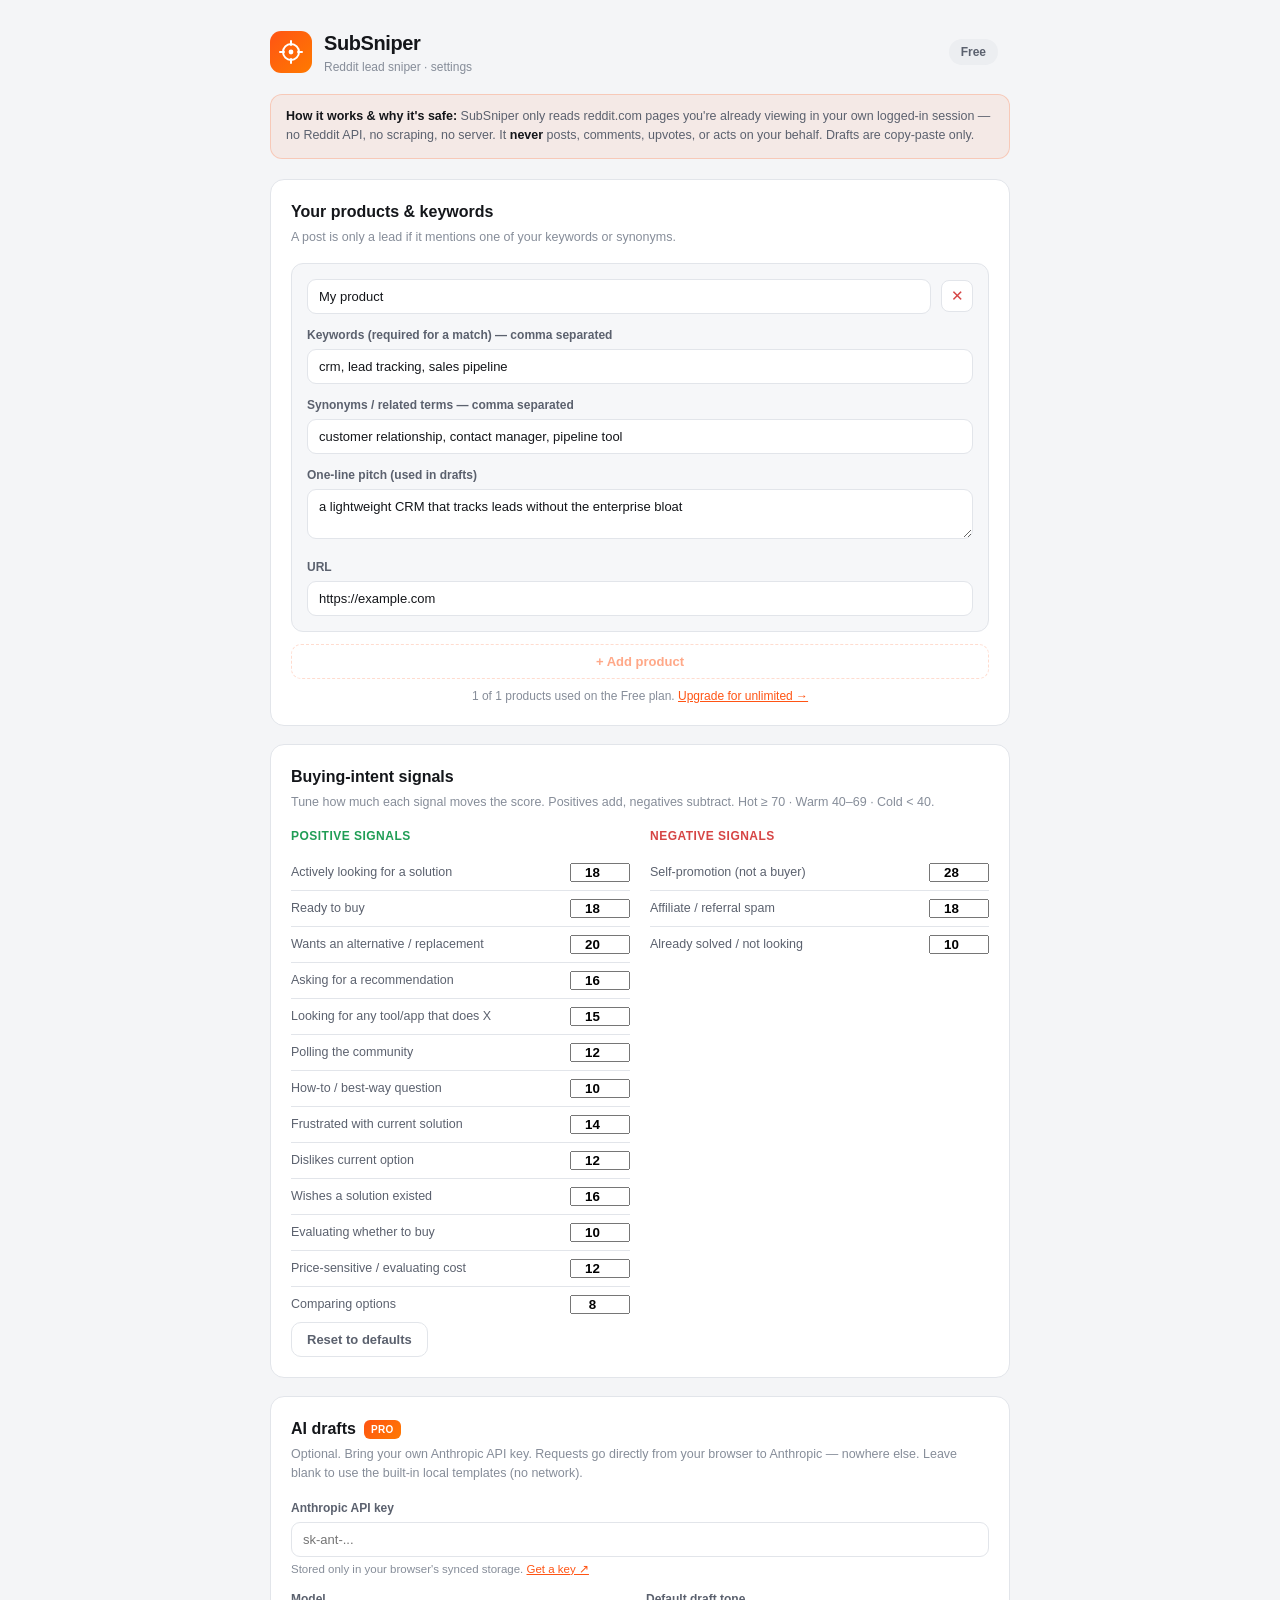
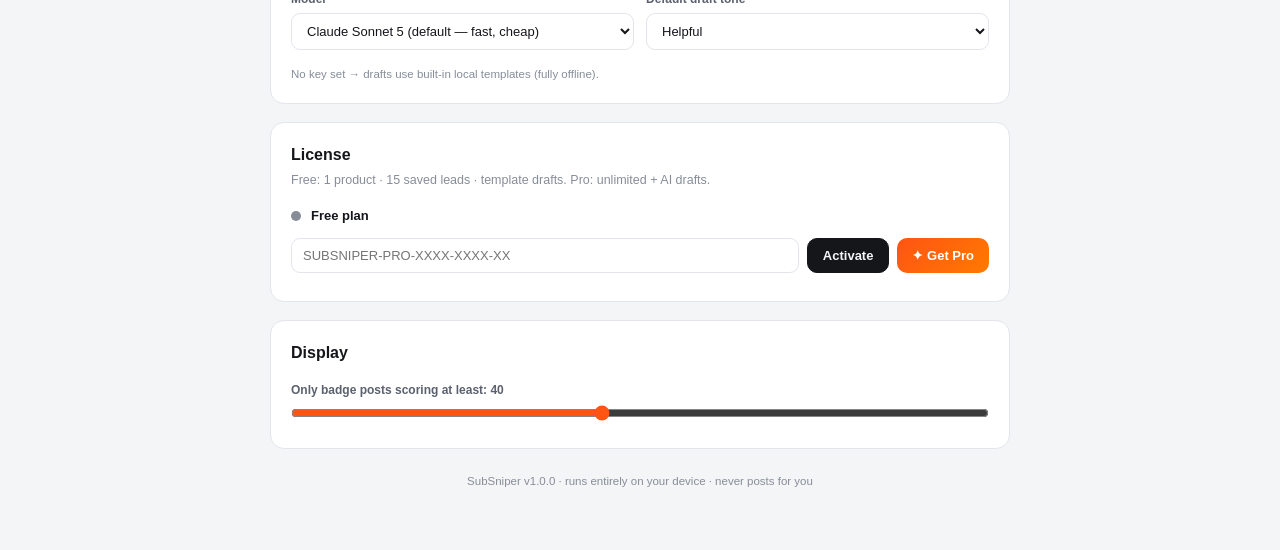
==== src/options/options.html @ 9ff9e56d "SubSniper v0.1.0 — publish-ready MV3 extension Co-Authored-By: Claude Opus 5 <noreply@anthropic.com>" ====
<!DOCTYPE html>
<html lang="en">
<head>
  <meta charset="utf-8" />
  <meta name="viewport" content="width=device-width, initial-scale=1" />
  <title>SubSniper — Settings</title>
  <link rel="stylesheet" href="options.css" />
</head>
<body>
  <div class="wrap">
    <header class="masthead">
      <div class="brand">
        <span class="brand-mark" id="brand-mark"></span>
        <div>
          <h1>SubSniper</h1>
          <p class="sub">Reddit lead sniper · settings</p>
        </div>
      </div>
      <div class="mast-right">
        <span class="plan-pill" id="plan-pill">Free</span>
        <span class="save-state" id="save-state"></span>
      </div>
    </header>

    <div class="guard-banner">
      <b>How it works &amp; why it's safe:</b> SubSniper only reads reddit.com pages
      you're already viewing in your own logged-in session — no Reddit API, no
      scraping, no server. It <b>never</b> posts, comments, upvotes, or acts on your
      behalf. Drafts are copy-paste only.
    </div>

    <!-- PRODUCTS -->
    <section class="card">
      <div class="card-head">
        <h2>Your products &amp; keywords</h2>
        <p>A post is only a lead if it mentions one of your keywords or synonyms.</p>
      </div>
      <div id="products"></div>
      <button class="btn btn-add" id="add-product">+ Add product</button>
      <p class="limit-note" id="product-limit"></p>
    </section>

    <!-- INTENT TUNER -->
    <section class="card">
      <div class="card-head">
        <h2>Buying-intent signals</h2>
        <p>Tune how much each signal moves the score. Positives add, negatives subtract.
          Hot ≥ 70 · Warm 40–69 · Cold &lt; 40.</p>
      </div>
      <div class="lex-cols">
        <div>
          <h3 class="lex-title lex-pos">Positive signals</h3>
          <div id="lex-positive"></div>
        </div>
        <div>
          <h3 class="lex-title lex-neg">Negative signals</h3>
          <div id="lex-negative"></div>
        </div>
      </div>
      <button class="btn btn-ghost" id="lex-reset">Reset to defaults</button>
    </section>

    <!-- AI DRAFTS -->
    <section class="card">
      <div class="card-head">
        <h2>AI drafts <span class="pro-badge">Pro</span></h2>
        <p>Optional. Bring your own Anthropic API key. Requests go directly from your
          browser to Anthropic — nowhere else. Leave blank to use the built-in local
          templates (no network).</p>
      </div>
      <div class="field">
        <label for="ai-key">Anthropic API key</label>
        <input type="password" id="ai-key" placeholder="sk-ant-..." autocomplete="off" spellcheck="false" />
        <p class="field-hint">Stored only in your browser's synced storage. <a href="https://console.anthropic.com/settings/keys" target="_blank" rel="noopener">Get a key ↗</a></p>
      </div>
      <div class="field-row">
        <div class="field">
          <label for="ai-model">Model</label>
          <select id="ai-model"></select>
        </div>
        <div class="field">
          <label for="ai-tone">Default draft tone</label>
          <select id="ai-tone">
            <option value="helpful">Helpful</option>
            <option value="concise">Concise</option>
            <option value="founder-to-founder">Founder-to-founder</option>
          </select>
        </div>
      </div>
      <p class="field-hint" id="ai-perm-note"></p>
    </section>

    <!-- LICENSE -->
    <section class="card">
      <div class="card-head">
        <h2>License</h2>
        <p>Free: 1 product · 15 saved leads · template drafts. Pro: unlimited + AI drafts.</p>
      </div>
      <div id="license-box"></div>
    </section>

    <!-- DISPLAY -->
    <section class="card">
      <div class="card-head">
        <h2>Display</h2>
      </div>
      <div class="field">
        <label for="min-score">Only badge posts scoring at least: <b id="min-score-val">40</b></label>
        <input type="range" id="min-score" min="0" max="90" step="5" />
      </div>
    </section>

    <footer class="foot">
      SubSniper v<span id="ver"></span> · runs entirely on your device · never posts for you
    </footer>
  </div>

  <script src="../common/constants.js"></script>
  <script src="../common/storage.js"></script>
  <script src="../common/intent-engine.js"></script>
  <script src="../common/license.js"></script>
  <script src="options.js"></script>
</body>
</html>
---- src/options/options.css ----
/* SubSniper — options.css */
:root {
  --bg: #f4f5f7; --card: #ffffff; --bg-2: #f6f7f9; --bg-3: #eceef1;
  --fg: #14161a; --fg-2: #5b616e; --muted: #868d99;
  --border: #e2e5ea; --accent: #ff5414; --accent-2: #ff7a00;
  --pos: #1f9d55; --neg: #d64545;
  --font: -apple-system, BlinkMacSystemFont, "Segoe UI", Roboto, Helvetica, Arial, sans-serif;
  --radius: 14px;
}
@media (prefers-color-scheme: dark) {
  :root {
    --bg: #101216; --card: #16181d; --bg-2: #1d2026; --bg-3: #262a32;
    --fg: #f2f4f7; --fg-2: #b7bdc9; --muted: #838a97; --border: #2c313a;
  }
}
* { box-sizing: border-box; margin: 0; padding: 0; }
body { font-family: var(--font); background: var(--bg); color: var(--fg); -webkit-font-smoothing: antialiased; line-height: 1.5; }
a { color: var(--accent); }
.wrap { max-width: 780px; margin: 0 auto; padding: 28px 20px 60px; }

.masthead { display: flex; align-items: center; justify-content: space-between; margin-bottom: 18px; }
.brand { display: flex; align-items: center; gap: 12px; }
.brand-mark {
  width: 42px; height: 42px; border-radius: 11px; color: #fff;
  background: linear-gradient(135deg, var(--accent), var(--accent-2));
  display: flex; align-items: center; justify-content: center;
}
.brand h1 { font-size: 20px; font-weight: 800; letter-spacing: -.02em; }
.sub { font-size: 12px; color: var(--muted); }
.mast-right { display: flex; align-items: center; gap: 12px; }
.plan-pill {
  font-size: 12px; font-weight: 800; padding: 4px 12px; border-radius: 999px;
  background: var(--bg-3); color: var(--fg-2);
}
.plan-pill.is-pro { background: linear-gradient(135deg, var(--accent), var(--accent-2)); color: #fff; }
.save-state { font-size: 12px; color: var(--pos); font-weight: 700; opacity: 0; transition: opacity .2s; }
.save-state.show { opacity: 1; }

.guard-banner {
  background: rgba(255,84,20,.07); border: 1px solid rgba(255,84,20,.22);
  border-radius: 12px; padding: 12px 15px; font-size: 12.5px; line-height: 1.55;
  color: var(--fg-2); margin-bottom: 20px;
}
.guard-banner b { color: var(--fg); }

.card {
  background: var(--card); border: 1px solid var(--border); border-radius: var(--radius);
  padding: 20px; margin-bottom: 18px;
}
.card-head { margin-bottom: 16px; }
.card-head h2 { font-size: 16px; font-weight: 800; display: flex; align-items: center; gap: 8px; }
.card-head p { font-size: 12.5px; color: var(--muted); margin-top: 4px; }
.pro-badge {
  font-size: 10px; font-weight: 800; text-transform: uppercase; letter-spacing: .04em;
  background: linear-gradient(135deg, var(--accent), var(--accent-2)); color: #fff;
  padding: 2px 7px; border-radius: 6px;
}

/* Products */
.product {
  border: 1px solid var(--border); border-radius: 12px; padding: 15px;
  margin-bottom: 12px; background: var(--bg-2);
}
.product-top { display: flex; align-items: center; gap: 10px; margin-bottom: 12px; }
.product-top input { flex: 1; }
.btn-remove {
  border: 1px solid var(--border); background: var(--card); color: var(--neg);
  width: 32px; height: 32px; border-radius: 8px; cursor: pointer; font-size: 15px; flex: 0 0 auto;
}
.btn-remove:hover { background: rgba(214,69,69,.1); }

.field { margin-bottom: 12px; }
.field:last-child { margin-bottom: 0; }
.field label { display: block; font-size: 12px; font-weight: 700; color: var(--fg-2); margin-bottom: 5px; }
.field-hint { font-size: 11.5px; color: var(--muted); margin-top: 4px; }
.field-row { display: flex; gap: 12px; }
.field-row .field { flex: 1; }

input[type="text"], input[type="password"], textarea, select {
  width: 100%; border: 1px solid var(--border); border-radius: 9px;
  background: var(--card); color: var(--fg); font-family: var(--font);
  padding: 9px 11px; font-size: 13px;
}
input:focus, textarea:focus, select:focus { outline: 2px solid var(--accent); outline-offset: 1px; border-color: transparent; }
textarea { resize: vertical; min-height: 46px; }

.btn {
  border: 1px solid var(--border); background: var(--card); color: var(--fg);
  padding: 9px 15px; border-radius: 10px; font-size: 13px; font-weight: 700;
  cursor: pointer; font-family: var(--font); transition: all .12s ease;
}
.btn:hover { background: var(--bg-3); }
.btn-add { border-style: dashed; color: var(--accent); border-color: rgba(255,84,20,.4); width: 100%; }
.btn-add:hover { background: rgba(255,84,20,.08); }
.btn-add:disabled { opacity: .5; cursor: not-allowed; }
.btn-primary { background: var(--fg); color: var(--bg); border-color: var(--fg); }
.btn-primary:hover { filter: brightness(1.15); background: var(--fg); }
.btn-upgrade { background: linear-gradient(135deg, var(--accent), var(--accent-2)); color: #fff; border: none; }
.btn-ghost { color: var(--fg-2); }
.limit-note { font-size: 12px; color: var(--muted); margin-top: 8px; text-align: center; }

/* Lexicon tuner */
.lex-cols { display: grid; grid-template-columns: 1fr 1fr; gap: 20px; }
@media (max-width: 620px) { .lex-cols { grid-template-columns: 1fr; } }
.lex-title { font-size: 12px; font-weight: 800; text-transform: uppercase; letter-spacing: .04em; margin-bottom: 10px; }
.lex-pos { color: var(--pos); }
.lex-neg { color: var(--neg); }
.lex-row {
  display: flex; align-items: center; justify-content: space-between; gap: 10px;
  padding: 8px 0; border-bottom: 1px solid var(--border);
}
.lex-row:last-child { border-bottom: none; }
.lex-label { font-size: 12.5px; color: var(--fg-2); flex: 1; }
.lex-weight {
  width: 60px; text-align: center; font-variant-numeric: tabular-nums; font-weight: 700;
}

/* License box */
.license-status { display: flex; align-items: center; gap: 10px; margin-bottom: 12px; }
.license-dot { width: 10px; height: 10px; border-radius: 50%; background: var(--muted); }
.license-dot.on { background: var(--pos); }
.license-text { font-size: 13px; font-weight: 600; }
.license-row { display: flex; gap: 8px; }
.license-row input { flex: 1; }
.license-msg { font-size: 12px; margin-top: 8px; }
.license-msg.err { color: var(--neg); }
.license-msg.ok { color: var(--pos); }

input[type="range"] { width: 100%; accent-color: var(--accent); }

.foot { text-align: center; font-size: 11.5px; color: var(--muted); margin-top: 24px; }
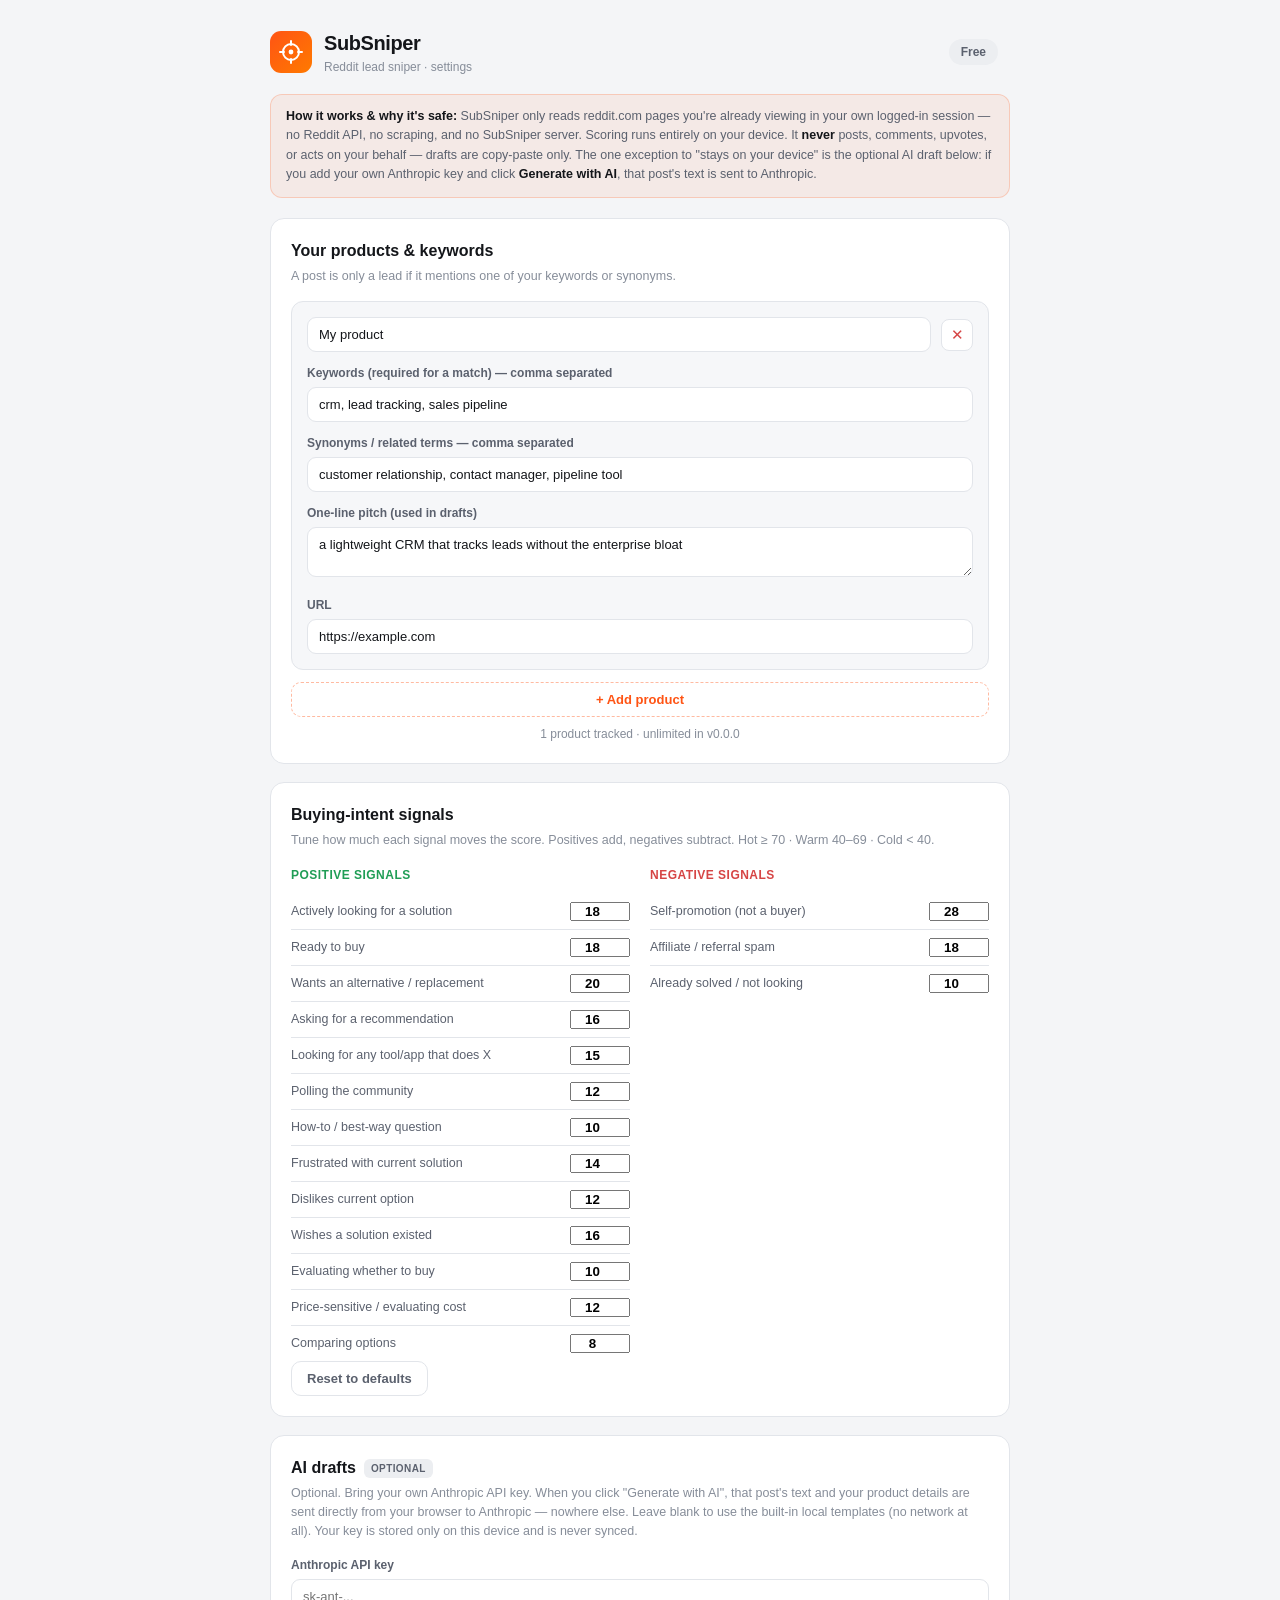
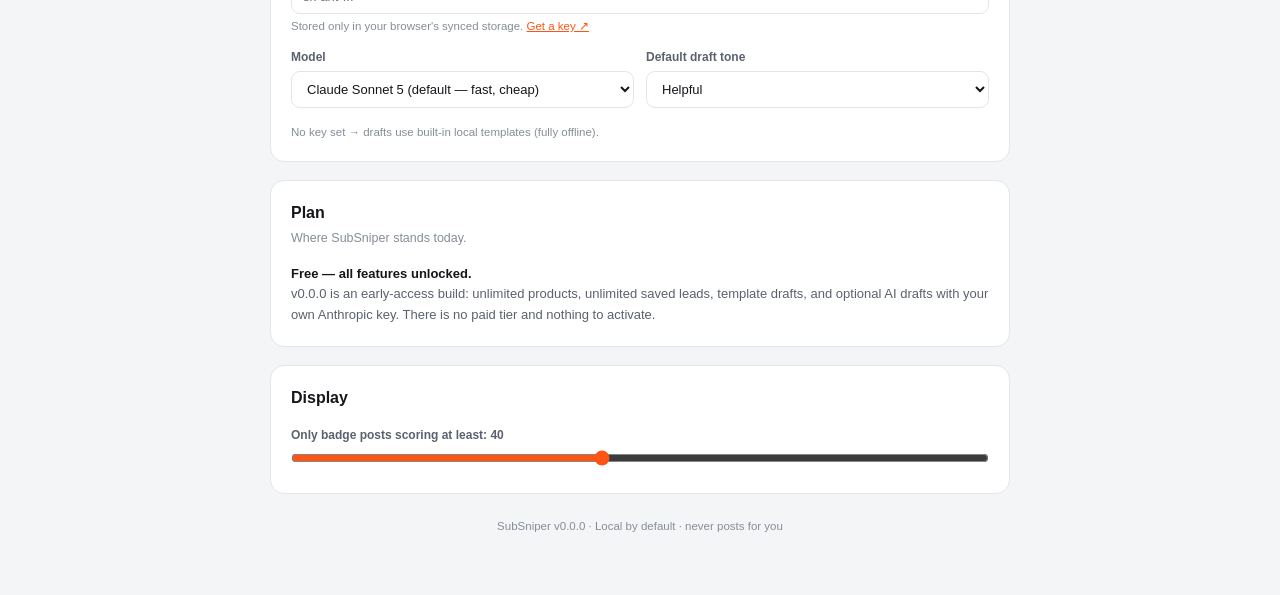
==== commit 98d4a8a2: "Fix pre-publish audit findings: permissions, key handling, honest claims Store blockers & disclosure" ====
--- a/src/options/options.html
+++ b/src/options/options.html
@@ -25,8 +25,11 @@
     <div class="guard-banner">
       <b>How it works &amp; why it's safe:</b> SubSniper only reads reddit.com pages
       you're already viewing in your own logged-in session — no Reddit API, no
-      scraping, no server. It <b>never</b> posts, comments, upvotes, or acts on your
-      behalf. Drafts are copy-paste only.
+      scraping, and no SubSniper server. Scoring runs entirely on your device.
+      It <b>never</b> posts, comments, upvotes, or acts on your behalf — drafts are
+      copy-paste only. The one exception to "stays on your device" is the
+      optional AI draft below: if you add your own Anthropic key and click
+      <b>Generate with AI</b>, that post's text is sent to Anthropic.
     </div>
 
     <!-- PRODUCTS -->
@@ -63,10 +66,12 @@
     <!-- AI DRAFTS -->
     <section class="card">
       <div class="card-head">
-        <h2>AI drafts <span class="pro-badge">Pro</span></h2>
-        <p>Optional. Bring your own Anthropic API key. Requests go directly from your
+        <h2>AI drafts <span class="opt-badge">Optional</span></h2>
+        <p>Optional. Bring your own Anthropic API key. When you click "Generate with
+          AI", that post's text and your product details are sent directly from your
           browser to Anthropic — nowhere else. Leave blank to use the built-in local
-          templates (no network).</p>
+          templates (no network at all). Your key is stored only on this device and
+          is never synced.</p>
       </div>
       <div class="field">
         <label for="ai-key">Anthropic API key</label>
@@ -90,11 +95,11 @@
       <p class="field-hint" id="ai-perm-note"></p>
     </section>
 
-    <!-- LICENSE -->
+    <!-- PLAN -->
     <section class="card">
       <div class="card-head">
-        <h2>License</h2>
-        <p>Free: 1 product · 15 saved leads · template drafts. Pro: unlimited + AI drafts.</p>
+        <h2>Plan</h2>
+        <p>Where SubSniper stands today.</p>
       </div>
       <div id="license-box"></div>
     </section>
@@ -111,7 +116,7 @@
     </section>
 
     <footer class="foot">
-      SubSniper v<span id="ver"></span> · runs entirely on your device · never posts for you
+      SubSniper v<span id="ver"></span> · Local by default · never posts for you
     </footer>
   </div>
 
--- a/src/options/options.css
+++ b/src/options/options.css
@@ -50,11 +50,14 @@
 .card-head { margin-bottom: 16px; }
 .card-head h2 { font-size: 16px; font-weight: 800; display: flex; align-items: center; gap: 8px; }
 .card-head p { font-size: 12.5px; color: var(--muted); margin-top: 4px; }
-.pro-badge {
+.opt-badge {
   font-size: 10px; font-weight: 800; text-transform: uppercase; letter-spacing: .04em;
-  background: linear-gradient(135deg, var(--accent), var(--accent-2)); color: #fff;
+  background: var(--bg-3); color: var(--fg-2);
   padding: 2px 7px; border-radius: 6px;
 }
+.save-state.err { color: var(--neg); opacity: 1; }
+.plan-note { font-size: 13px; color: var(--fg-2); line-height: 1.6; }
+.plan-note b { color: var(--fg); }
 
 /* Products */
 .product {
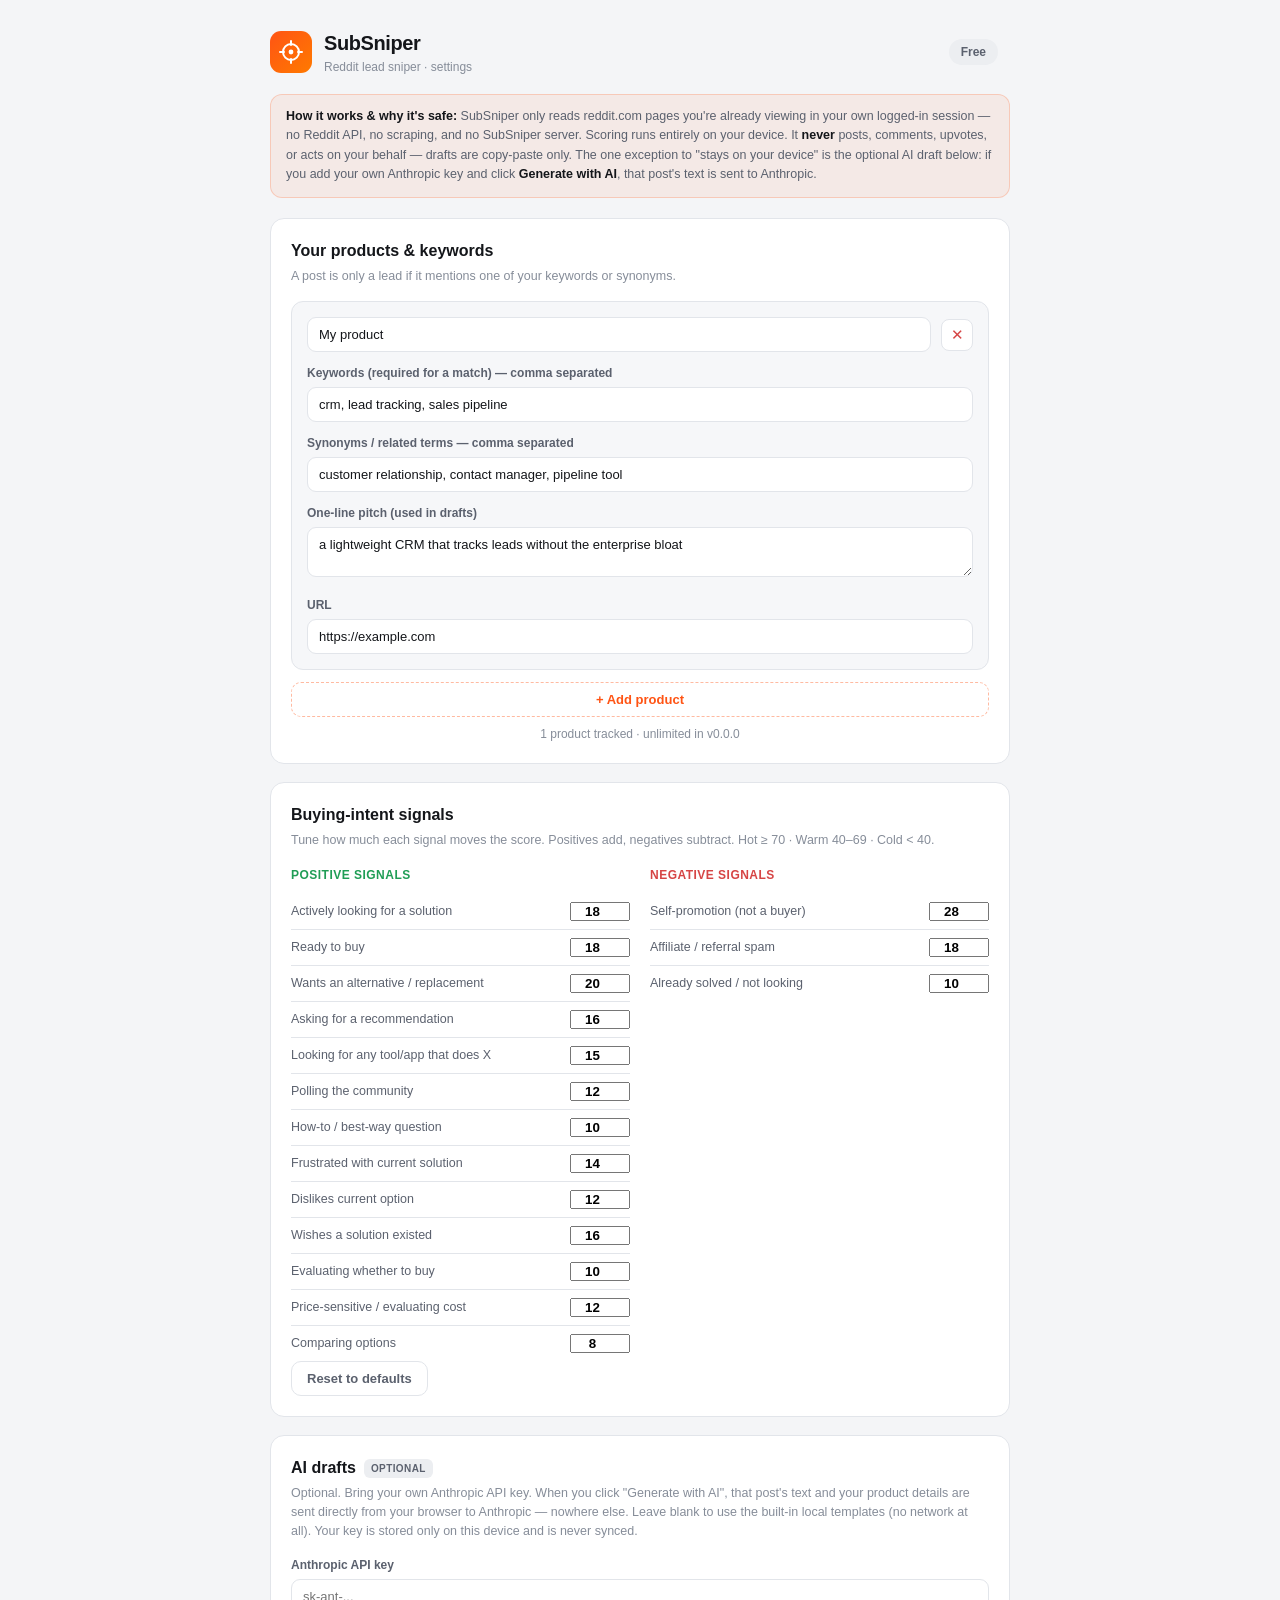
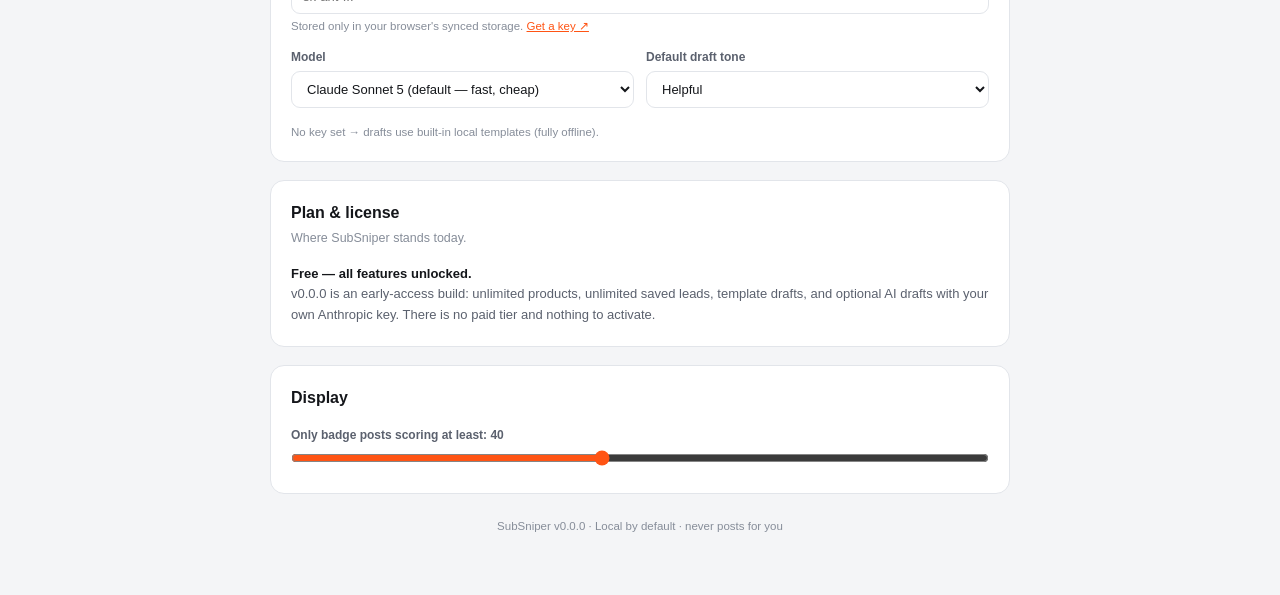
==== commit b87d2323: "Launch kit: LS recurring billing switch, hosted privacy page, listing copy Privacy policy hosting (t" ====
--- a/src/options/options.html
+++ b/src/options/options.html
@@ -66,7 +66,7 @@
     <!-- AI DRAFTS -->
     <section class="card">
       <div class="card-head">
-        <h2>AI drafts <span class="opt-badge">Optional</span></h2>
+        <h2>AI drafts <span class="opt-badge" id="ai-badge">Optional</span></h2>
         <p>Optional. Bring your own Anthropic API key. When you click "Generate with
           AI", that post's text and your product details are sent directly from your
           browser to Anthropic — nowhere else. Leave blank to use the built-in local
@@ -98,8 +98,8 @@
     <!-- PLAN -->
     <section class="card">
       <div class="card-head">
-        <h2>Plan</h2>
-        <p>Where SubSniper stands today.</p>
+        <h2>Plan &amp; license</h2>
+        <p id="plan-blurb">Where SubSniper stands today.</p>
       </div>
       <div id="license-box"></div>
     </section>
@@ -123,6 +123,7 @@
   <script src="../common/constants.js"></script>
   <script src="../common/storage.js"></script>
   <script src="../common/intent-engine.js"></script>
+  <script src="../common/billing-config.js"></script>
   <script src="../common/license.js"></script>
   <script src="options.js"></script>
 </body>
--- a/src/options/options.css
+++ b/src/options/options.css
@@ -55,7 +55,10 @@
   background: var(--bg-3); color: var(--fg-2);
   padding: 2px 7px; border-radius: 6px;
 }
+.opt-badge.is-pro { background: linear-gradient(135deg, var(--accent), var(--accent-2)); color: #fff; }
 .save-state.err { color: var(--neg); opacity: 1; }
+.license-meta { font-size: 11.5px; color: var(--muted); margin-top: 6px; }
+.license-actions { display: flex; gap: 8px; margin-top: 10px; flex-wrap: wrap; }
 .plan-note { font-size: 13px; color: var(--fg-2); line-height: 1.6; }
 .plan-note b { color: var(--fg); }
 
